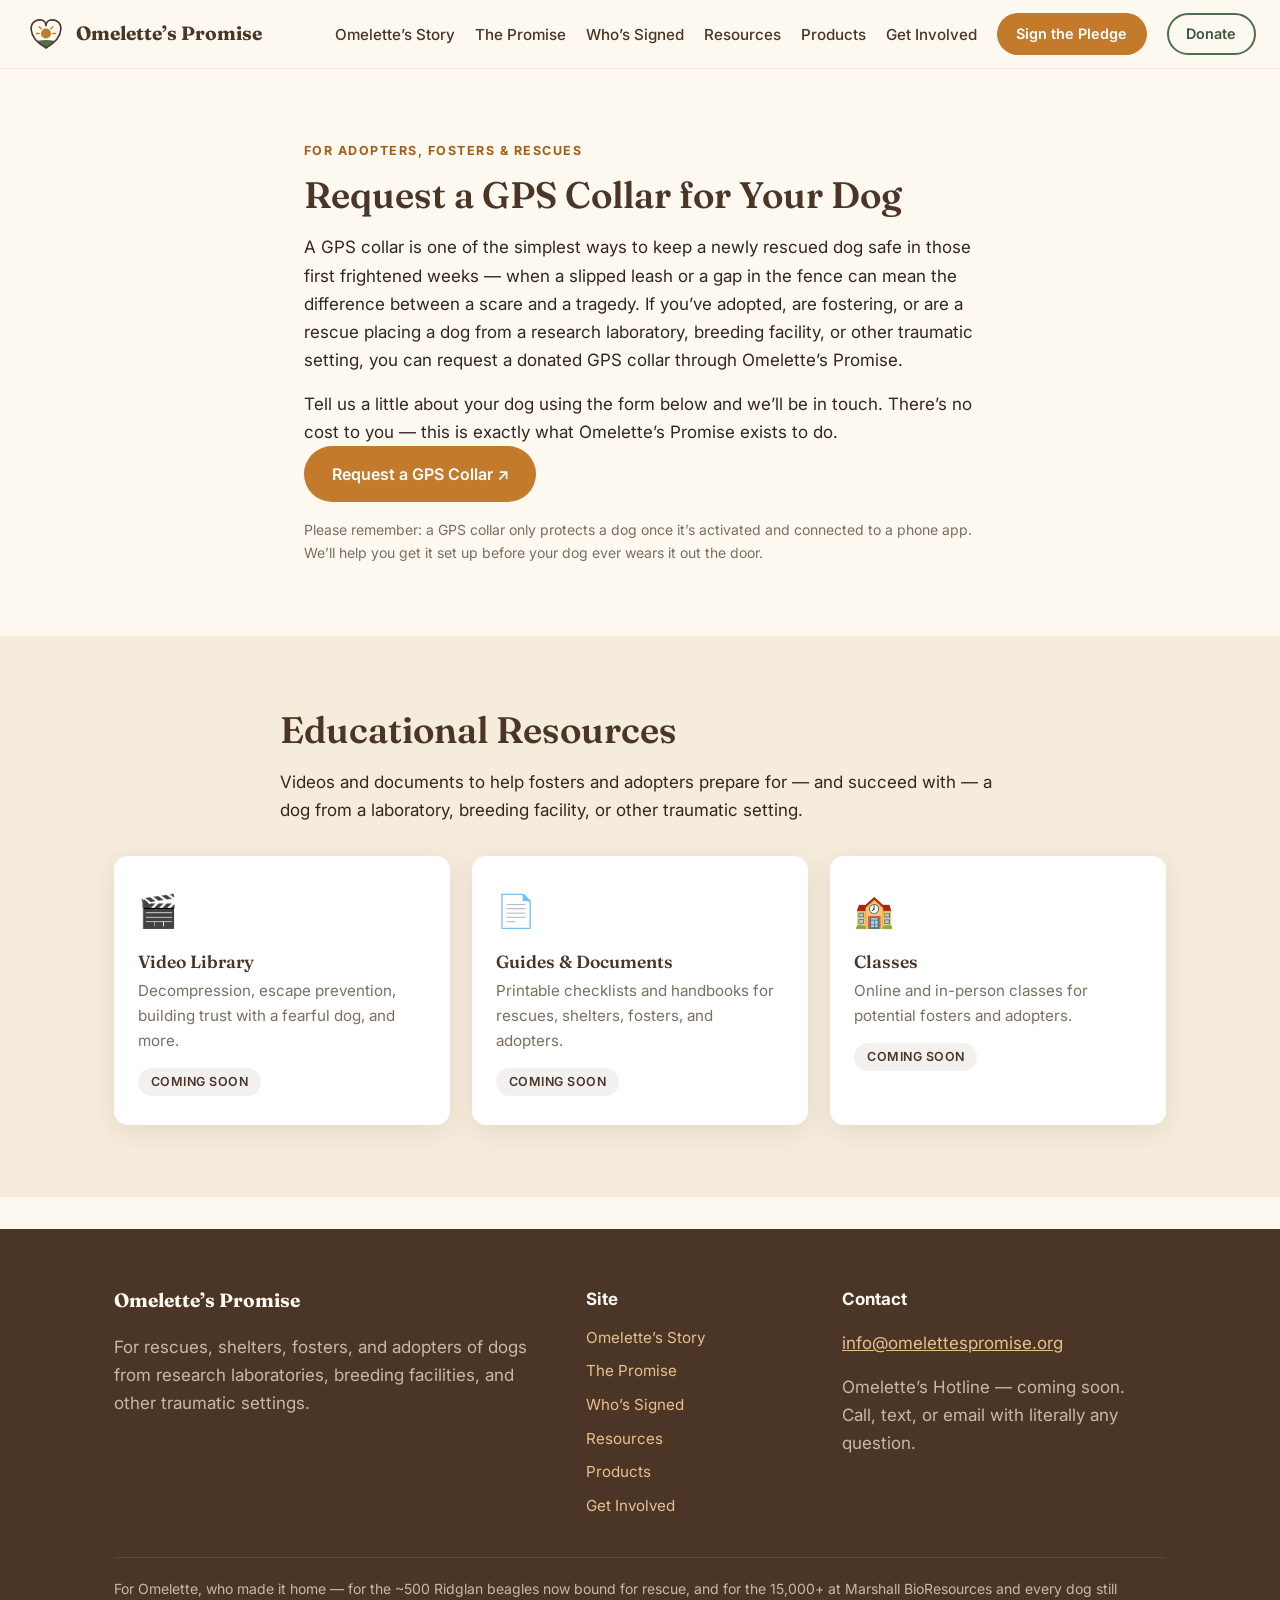
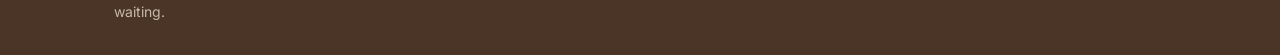
==== resources.html @ f2fa84c2 "Add Resources for Adopters & Fosters page with GPS collar request Create resources.html as a hub lea" ====
<!DOCTYPE html>
<html lang="en">
<head>
  <meta charset="UTF-8">
  <meta name="viewport" content="width=device-width, initial-scale=1.0">
  <title>Resources for Adopters &amp; Fosters — Omelette’s Promise</title>
  <meta name="description" content="Resources for adopters, fosters, and rescues of dogs from research laboratories and other traumatic settings — request a GPS collar donation and access educational videos, guides, and classes.">
  <meta property="og:title" content="Resources for Adopters &amp; Fosters — Omelette’s Promise">
  <meta property="og:description" content="Request a GPS collar donation for your dog, plus educational resources for adopters, fosters, and rescues.">
  <meta property="og:image" content="assets/omelette.jpg">
  <link rel="icon" type="image/svg+xml" href="assets/favicon.svg">
  <link rel="preconnect" href="https://fonts.googleapis.com">
  <link rel="preconnect" href="https://fonts.gstatic.com" crossorigin>
  <link href="https://fonts.googleapis.com/css2?family=Fraunces:opsz,wght@9..144,500;9..144,600;9..144,700&family=Inter:wght@400;500;600;700&display=swap" rel="stylesheet">
  <link rel="stylesheet" href="css/styles.css">
</head>
<body>

  <header class="site-header">
    <nav class="nav container">
      <a href="index.html" class="brand">
        <img src="assets/logo.svg" alt="" class="brand-logo">
        <span class="brand-name">Omelette’s Promise</span>
      </a>
      <button class="nav-toggle" aria-label="Open menu" aria-expanded="false">
        <span></span><span></span><span></span>
      </button>
      <ul class="nav-links">
        <li><a href="index.html#story">Omelette’s Story</a></li>
        <li><a href="index.html#promise">The Promise</a></li>
        <li><a href="signers.html">Who’s Signed</a></li>
        <li><a href="resources.html" aria-current="page">Resources</a></li>
        <li><a href="index.html#products">Products</a></li>
        <li><a href="index.html#get-involved">Get Involved</a></li>
        <li><a href="index.html#pledge" class="btn btn-primary btn-small">Sign the Pledge</a></li>
        <li><a href="https://donorbox.org/omelette-s-promise" class="btn btn-secondary btn-small custom-dbox-popup">Donate</a></li>
      </ul>
    </nav>
  </header>

  <main>

    <!-- ============ GPS COLLAR REQUEST ============ -->
    <section class="section">
      <div class="container narrow">
        <p class="eyebrow">For Adopters, Fosters &amp; Rescues</p>
        <h2>Request a GPS Collar for Your Dog</h2>
        <p>
          A GPS collar is one of the simplest ways to keep a newly rescued dog safe in
          those first frightened weeks — when a slipped leash or a gap in the fence can
          mean the difference between a scare and a tragedy. If you’ve adopted, are
          fostering, or are a rescue placing a dog from a research laboratory, breeding
          facility, or other traumatic setting, you can request a donated GPS collar
          through Omelette’s Promise.
        </p>
        <p>
          Tell us a little about your dog using the form below and we’ll be in touch.
          There’s no cost to you — this is exactly what Omelette’s Promise exists to do.
        </p>
        <a href="https://tally.so/r/LZog62" class="btn btn-primary" target="_blank" rel="noopener">
          Request a GPS Collar ↗
        </a>
        <p class="muted small" style="margin-top:1rem;">
          Please remember: a GPS collar only protects a dog once it’s activated and
          connected to a phone app. We’ll help you get it set up before your dog ever
          wears it out the door.
        </p>
      </div>
    </section>

    <!-- ============ EDUCATIONAL RESOURCES ============ -->
    <section id="education" class="section section-alt">
      <div class="container">
        <div class="narrow">
          <h2>Educational Resources</h2>
          <p>
            Videos and documents to help fosters and adopters prepare for — and succeed
            with — a dog from a laboratory, breeding facility, or other traumatic setting.
          </p>
        </div>
        <div class="card-grid">
          <div class="card card-resource">
            <div class="card-icon" aria-hidden="true">🎬</div>
            <h4>Video Library</h4>
            <p>Decompression, escape prevention, building trust with a fearful dog, and more.</p>
            <span class="badge">Coming soon</span>
          </div>
          <div class="card card-resource">
            <div class="card-icon" aria-hidden="true">📄</div>
            <h4>Guides &amp; Documents</h4>
            <p>Printable checklists and handbooks for rescues, shelters, fosters, and adopters.</p>
            <span class="badge">Coming soon</span>
          </div>
          <div class="card card-resource">
            <div class="card-icon" aria-hidden="true">🏫</div>
            <h4>Classes</h4>
            <p>Online and in-person classes for potential fosters and adopters.</p>
            <span class="badge">Coming soon</span>
          </div>
        </div>
      </div>
    </section>

  </main>

  <footer class="site-footer">
    <div class="container">
      <div class="footer-grid">
        <div>
          <p class="brand-name">Omelette’s Promise</p>
          <p class="muted">
            For rescues, shelters, fosters, and adopters of dogs from research
            laboratories, breeding facilities, and other traumatic settings.
          </p>
        </div>
        <div>
          <p class="footer-heading">Site</p>
          <ul class="footer-links">
            <li><a href="index.html#story">Omelette’s Story</a></li>
            <li><a href="index.html#promise">The Promise</a></li>
            <li><a href="signers.html">Who’s Signed</a></li>
            <li><a href="resources.html">Resources</a></li>
            <li><a href="index.html#products">Products</a></li>
            <li><a href="index.html#get-involved">Get Involved</a></li>
          </ul>
        </div>
        <div>
          <p class="footer-heading">Contact</p>
          <p class="muted">
            <a href="mailto:info@omelettespromise.org">info@omelettespromise.org</a>
          </p>
          <p class="muted">Omelette’s Hotline — coming soon.<br>Call, text, or email with literally any question.</p>
        </div>
      </div>
      <hr>
      <p class="muted small">For Omelette, who made it home — for the ~500 Ridglan beagles now bound for rescue, and for the 15,000+ at Marshall BioResources and every dog still waiting.</p>
    </div>
  </footer>

  <script src="js/main.js"></script>
  <script type="text/javascript" defer src="https://donorbox.org/install-popup-button.js"></script>
  <script>window.DonorBox = { widgetLinkClassName: "custom-dbox-popup" };</script>
</body>
</html>
---- css/styles.css ----
/* ============ Omelette's Promise ============ */

:root {
  --cream: #fdf8f0;
  --cream-dark: #f6ecdc;
  --brown: #4a3527;
  --brown-soft: #6e574515;
  --amber: #c47a2b;
  --amber-dark: #a35f17;
  --green: #4e6e4e;
  --green-dark: #3d573d;
  --ink: #33271d;
  --muted: #7d6e5f;
  --white: #ffffff;
  --radius: 14px;
  --shadow: 0 6px 24px rgba(74, 53, 39, 0.10);
  --font-display: "Fraunces", Georgia, serif;
  --font-body: "Inter", -apple-system, BlinkMacSystemFont, sans-serif;
}

* { box-sizing: border-box; margin: 0; padding: 0; }

html { scroll-behavior: smooth; scroll-padding-top: 80px; }

body {
  font-family: var(--font-body);
  color: var(--ink);
  background: var(--cream);
  line-height: 1.65;
  font-size: 17px;
}

h1, h2, h3, h4 {
  font-family: var(--font-display);
  color: var(--brown);
  line-height: 1.2;
  font-weight: 600;
}

h1 { font-size: clamp(2.1rem, 4.5vw, 3.3rem); }
h2 { font-size: clamp(1.7rem, 3vw, 2.3rem); margin-bottom: 1rem; }
h3 { font-size: 1.3rem; margin: 1.5rem 0 0.75rem; }
h4 { font-size: 1.1rem; margin-bottom: 0.4rem; }

p + p { margin-top: 1rem; }

a { color: var(--amber-dark); }

img { max-width: 100%; display: block; }

.container { max-width: 1100px; margin: 0 auto; padding: 0 24px; }
.narrow { max-width: 720px; margin-left: auto; margin-right: auto; }

.muted { color: var(--muted); }
.small { font-size: 0.875rem; }

.eyebrow {
  text-transform: uppercase;
  letter-spacing: 0.12em;
  font-size: 0.78rem;
  font-weight: 700;
  color: var(--amber-dark);
  margin-bottom: 0.75rem;
}

/* ============ Buttons ============ */

.btn {
  display: inline-block;
  padding: 0.8rem 1.6rem;
  border-radius: 999px;
  font-weight: 600;
  font-family: var(--font-body);
  font-size: 1rem;
  text-decoration: none;
  border: 2px solid transparent;
  cursor: pointer;
  transition: transform 0.15s ease, box-shadow 0.15s ease, background 0.15s ease;
}
.btn:hover { transform: translateY(-2px); box-shadow: var(--shadow); }

.btn-primary { background: var(--amber); color: var(--white); }
.btn-primary:hover { background: var(--amber-dark); }

.btn-secondary { background: transparent; color: var(--green-dark); border-color: var(--green); }
.btn-secondary:hover { background: var(--green); color: var(--white); }

.btn-small { padding: 0.45rem 1.1rem; font-size: 0.9rem; }
.btn-block { display: block; text-align: center; width: 100%; }

/* ============ Header / Nav ============ */

.site-header {
  position: sticky;
  top: 0;
  z-index: 100;
  background: rgba(253, 248, 240, 0.92);
  backdrop-filter: blur(8px);
  border-bottom: 1px solid var(--cream-dark);
}

.nav {
  display: flex;
  align-items: center;
  justify-content: space-between;
  gap: 1.5rem;
  max-width: 1280px;
  padding-top: 0.8rem;
  padding-bottom: 0.8rem;
}

.brand {
  display: flex;
  align-items: center;
  gap: 0.5rem;
  text-decoration: none;
}
.brand-logo { height: 32px; width: auto; }
.brand-name {
  font-family: var(--font-display);
  font-weight: 700;
  font-size: 1.2rem;
  color: var(--brown);
  white-space: nowrap;
}

.nav-links {
  display: flex;
  align-items: center;
  gap: 1.25rem;
  list-style: none;
}
.nav-links a {
  white-space: nowrap;
}
.nav-links a:not(.btn) {
  text-decoration: none;
  color: var(--brown);
  font-weight: 500;
  font-size: 0.95rem;
}
.nav-links a:not(.btn):hover { color: var(--amber-dark); }

.nav-toggle {
  display: none;
  flex-direction: column;
  gap: 5px;
  background: none;
  border: none;
  cursor: pointer;
  padding: 6px;
}
.nav-toggle span {
  width: 24px;
  height: 2.5px;
  background: var(--brown);
  border-radius: 2px;
}

/* ============ Hero ============ */

.hero {
  background: linear-gradient(160deg, var(--cream) 0%, var(--cream-dark) 100%);
  padding: 4.5rem 0 4rem;
}

.hero-grid {
  display: grid;
  grid-template-columns: 1.15fr 0.85fr;
  gap: 3.5rem;
  align-items: center;
}

.hero-lead { margin: 1.25rem 0 1.75rem; font-size: 1.1rem; }

.hero-actions { display: flex; gap: 0.9rem; flex-wrap: wrap; }

.hero-photo {
  position: relative;
  margin: 0;
}
.hero-photo img {
  width: 100%;
  border-radius: var(--radius);
  box-shadow: 0 16px 48px rgba(74, 53, 39, 0.25);
  transform: rotate(1.5deg);
  border: 8px solid var(--white);
}
.hero-photo figcaption {
  text-align: center;
  margin-top: 1.1rem;
  font-size: 0.9rem;
  color: var(--muted);
  font-style: italic;
}

/* Fallback if assets/omelette.jpg is missing */
.photo-fallback { display: none; }
.hero-photo.photo-missing img { display: none; }
.hero-photo.photo-missing .photo-fallback {
  display: flex;
  flex-direction: column;
  align-items: center;
  justify-content: center;
  aspect-ratio: 1 / 1;
  border-radius: var(--radius);
  background: var(--brown-soft);
  border: 2px dashed var(--muted);
  color: var(--muted);
}
.photo-fallback span { font-size: 3rem; }

.story-photo { max-width: 440px; margin: 2.8rem auto 0; }
.story-photo img { transform: rotate(-1.5deg); }

/* ============ Sections ============ */

.section { padding: 4.5rem 0; }
.section-alt { background: var(--cream-dark); }

.promise-vow {
  font-family: var(--font-display);
  font-size: 1.35rem;
  color: var(--green-dark);
  margin: 1rem 0;
}

.footnote-ref {
  font-size: 0.75rem;
  vertical-align: super;
  text-decoration: none;
}

/* ============ Stats ============ */

.stat-row {
  display: grid;
  grid-template-columns: repeat(3, 1fr);
  gap: 1rem;
  margin-top: 2.5rem;
}
.stat {
  background: var(--white);
  border-radius: var(--radius);
  padding: 1.4rem 1rem;
  text-align: center;
  box-shadow: var(--shadow);
}
.stat-number {
  display: block;
  font-family: var(--font-display);
  font-size: 2rem;
  font-weight: 700;
  color: var(--amber-dark);
}
.stat-label { font-size: 0.88rem; color: var(--muted); }
.stat-win .stat-number { color: var(--green-dark); }

/* ============ Cards ============ */

.card-grid {
  display: grid;
  grid-template-columns: repeat(auto-fit, minmax(230px, 1fr));
  gap: 1.4rem;
  margin-top: 2rem;
}

.card {
  background: var(--white);
  border-radius: var(--radius);
  padding: 1.8rem 1.5rem;
  box-shadow: var(--shadow);
}
.card p { font-size: 0.95rem; color: var(--muted); }

.card-icon { font-size: 2rem; margin-bottom: 0.8rem; }

.badge {
  display: inline-block;
  margin-top: 0.9rem;
  padding: 0.25rem 0.8rem;
  border-radius: 999px;
  background: var(--brown-soft);
  color: var(--brown);
  font-size: 0.78rem;
  font-weight: 600;
  letter-spacing: 0.04em;
  text-transform: uppercase;
}

.funding-note { margin-top: 3rem; }

/* ============ Recommended Products ============ */

.product-grid {
  display: grid;
  grid-template-columns: repeat(auto-fit, minmax(320px, 1fr));
  gap: 1.4rem;
  margin-top: 2rem;
}

.product-card {
  display: flex;
  gap: 1.5rem;
  align-items: flex-start;
  background: var(--white);
  border-radius: var(--radius);
  padding: 1.8rem;
  box-shadow: var(--shadow);
  border-top: 5px solid var(--amber);
}

.product-media {
  flex: 0 0 auto;
  display: flex;
  align-items: center;
  justify-content: center;
  width: 72px;
  height: 72px;
  font-size: 2.4rem;
  border-radius: 50%;
  background: var(--brown-soft);
}

.product-body { flex: 1; }
.product-body h3 { margin-top: 0; }
.product-body > p { font-size: 0.95rem; color: var(--muted); }

.promo { margin: 1.2rem 0 1.4rem; }
.promo-code {
  display: inline-flex;
  align-items: baseline;
  gap: 0.6rem;
  flex-wrap: wrap;
  padding: 0.6rem 1rem;
  border: 2px dashed var(--amber);
  border-radius: 10px;
  background: var(--cream);
}
.promo-label {
  font-size: 0.78rem;
  font-weight: 600;
  color: var(--muted);
  letter-spacing: 0.04em;
  text-transform: uppercase;
}
.promo-value {
  font-family: var(--font-display);
  font-weight: 700;
  font-size: 1.25rem;
  letter-spacing: 0.06em;
  color: var(--amber-dark);
}
.promo-expiry { margin-top: 0.55rem; }

.product-note { margin-top: 2rem; text-align: center; }

/* ============ Get Involved ============ */

.involve-grid {
  display: grid;
  grid-template-columns: 1.1fr 0.9fr;
  gap: 1.4rem;
  margin-top: 2.5rem;
  align-items: start;
}

.involve-stack { display: grid; gap: 1.4rem; }

.involve-card {
  background: var(--white);
  border-radius: var(--radius);
  padding: 2rem 1.8rem;
  box-shadow: var(--shadow);
}
.involve-card h3 { margin-top: 0; }
.involve-card > p { font-size: 0.97rem; color: var(--muted); margin-bottom: 1.25rem; }

.involve-pledge { border-top: 5px solid var(--amber); }
.involve-donate { border-top: 5px solid var(--green); }

/* ============ Forms ============ */

.form { display: grid; gap: 0.9rem; }

.form label {
  display: grid;
  gap: 0.3rem;
  font-size: 0.88rem;
  font-weight: 600;
  color: var(--brown);
}

.form input,
.form select,
.form textarea {
  font-family: var(--font-body);
  font-size: 1rem;
  padding: 0.65rem 0.8rem;
  border: 1.5px solid #ddd0bd;
  border-radius: 8px;
  background: var(--cream);
  color: var(--ink);
}
.form input:focus,
.form select:focus,
.form textarea:focus {
  outline: 2px solid var(--amber);
  outline-offset: 1px;
  border-color: var(--amber);
}

.form-status { font-size: 0.9rem; font-weight: 600; color: var(--green-dark); min-height: 1.2em; }

/* ============ Signers & Wishlists ============ */

.org-grid {
  display: grid;
  grid-template-columns: repeat(auto-fill, minmax(200px, 1fr));
  gap: 1.4rem;
  margin-top: 2.5rem;
}

.org-card {
  background: var(--white);
  border-radius: var(--radius);
  padding: 1.8rem 1.5rem;
  box-shadow: var(--shadow);
  text-align: center;
  text-decoration: none;
}
.org-card h4 { margin: 0.9rem 0 0; color: var(--brown); }

.org-logo {
  height: 72px;
  width: 72px;
  margin: 0 auto;
  object-fit: contain;
}
.org-logo-fallback {
  display: flex;
  align-items: center;
  justify-content: center;
  font-size: 2rem;
  border-radius: 50%;
  background: var(--brown-soft);
}

.org-card-cta {
  border: 2px dashed var(--amber);
  background: transparent;
  box-shadow: none;
}
.org-card-cta:hover { background: var(--white); box-shadow: var(--shadow); }
.org-card-cta p { margin-top: 0.3rem; }

.wishlist-grid {
  display: grid;
  gap: 1.4rem;
  margin-top: 2.5rem;
}

.wishlist-card {
  display: flex;
  align-items: center;
  justify-content: space-between;
  flex-wrap: wrap;
  gap: 1rem;
  background: var(--white);
  border-radius: var(--radius);
  padding: 1.5rem 1.8rem;
  box-shadow: var(--shadow);
}
.wishlist-card h4 { margin: 0; }
.wishlist-card .btn { white-space: nowrap; }

.wishlist-note { margin-top: 2rem; text-align: center; }

/* ============ Contact ============ */

.contact-row {
  display: flex;
  flex-wrap: wrap;
  gap: 1.4rem;
  margin-top: 2rem;
}

.contact-item {
  display: flex;
  align-items: center;
  gap: 0.9rem;
  background: var(--white);
  border-radius: var(--radius);
  padding: 1.2rem 1.6rem;
  box-shadow: var(--shadow);
  text-decoration: none;
  color: var(--brown);
  font-weight: 600;
}
.contact-item:hover { outline: 2px solid var(--amber); }

.contact-icon { font-size: 1.6rem; }

.contact-label {
  display: block;
  font-size: 0.78rem;
  font-weight: 600;
  letter-spacing: 0.04em;
  text-transform: uppercase;
  color: var(--muted);
}

/* ============ Footer ============ */

.site-footer {
  background: var(--brown);
  color: var(--cream);
  padding: 3.5rem 0 2rem;
  margin-top: 2rem;
}
.site-footer .brand-name { color: var(--cream); }
.site-footer a { color: #e8c08a; }
.site-footer .muted { color: #c9b8a8; }
.site-footer hr { border: none; border-top: 1px solid #5f4936; margin: 2rem 0 1.2rem; }

.footer-grid {
  display: grid;
  grid-template-columns: 2fr 1fr 1.5fr;
  gap: 2.5rem;
}
.footer-heading { font-weight: 700; margin-bottom: 0.6rem; }
.footer-links { list-style: none; }
.footer-links li { margin-bottom: 0.35rem; }
.footer-links a { text-decoration: none; font-size: 0.95rem; }
.footer-links a:hover { text-decoration: underline; }

.footnote { font-size: 0.85rem; color: #c9b8a8; margin-bottom: 1rem; }

/* ============ Responsive ============ */

@media (max-width: 880px) {
  .hero-grid { grid-template-columns: 1fr; gap: 2.5rem; }
  .hero-photo { max-width: 420px; margin: 0 auto; }
  .involve-grid { grid-template-columns: 1fr; }
  .footer-grid { grid-template-columns: 1fr; gap: 1.8rem; }
}

@media (max-width: 1230px) {
  .nav-toggle { display: flex; }
  .nav-links {
    display: none;
    position: absolute;
    top: 100%;
    left: 0;
    right: 0;
    flex-direction: column;
    align-items: flex-start;
    gap: 0;
    background: var(--cream);
    border-bottom: 1px solid var(--cream-dark);
    padding: 0.5rem 24px 1rem;
    box-shadow: var(--shadow);
  }
  .nav-links.open { display: flex; }
  .nav-links li { width: 100%; }
  .nav-links a:not(.btn) { display: block; padding: 0.7rem 0; }
  .nav-links .btn { margin-top: 0.6rem; }
}

@media (max-width: 720px) {
  .stat-row { grid-template-columns: 1fr; }
  .section { padding: 3rem 0; }
  .product-card { flex-direction: column; gap: 1.1rem; }
}
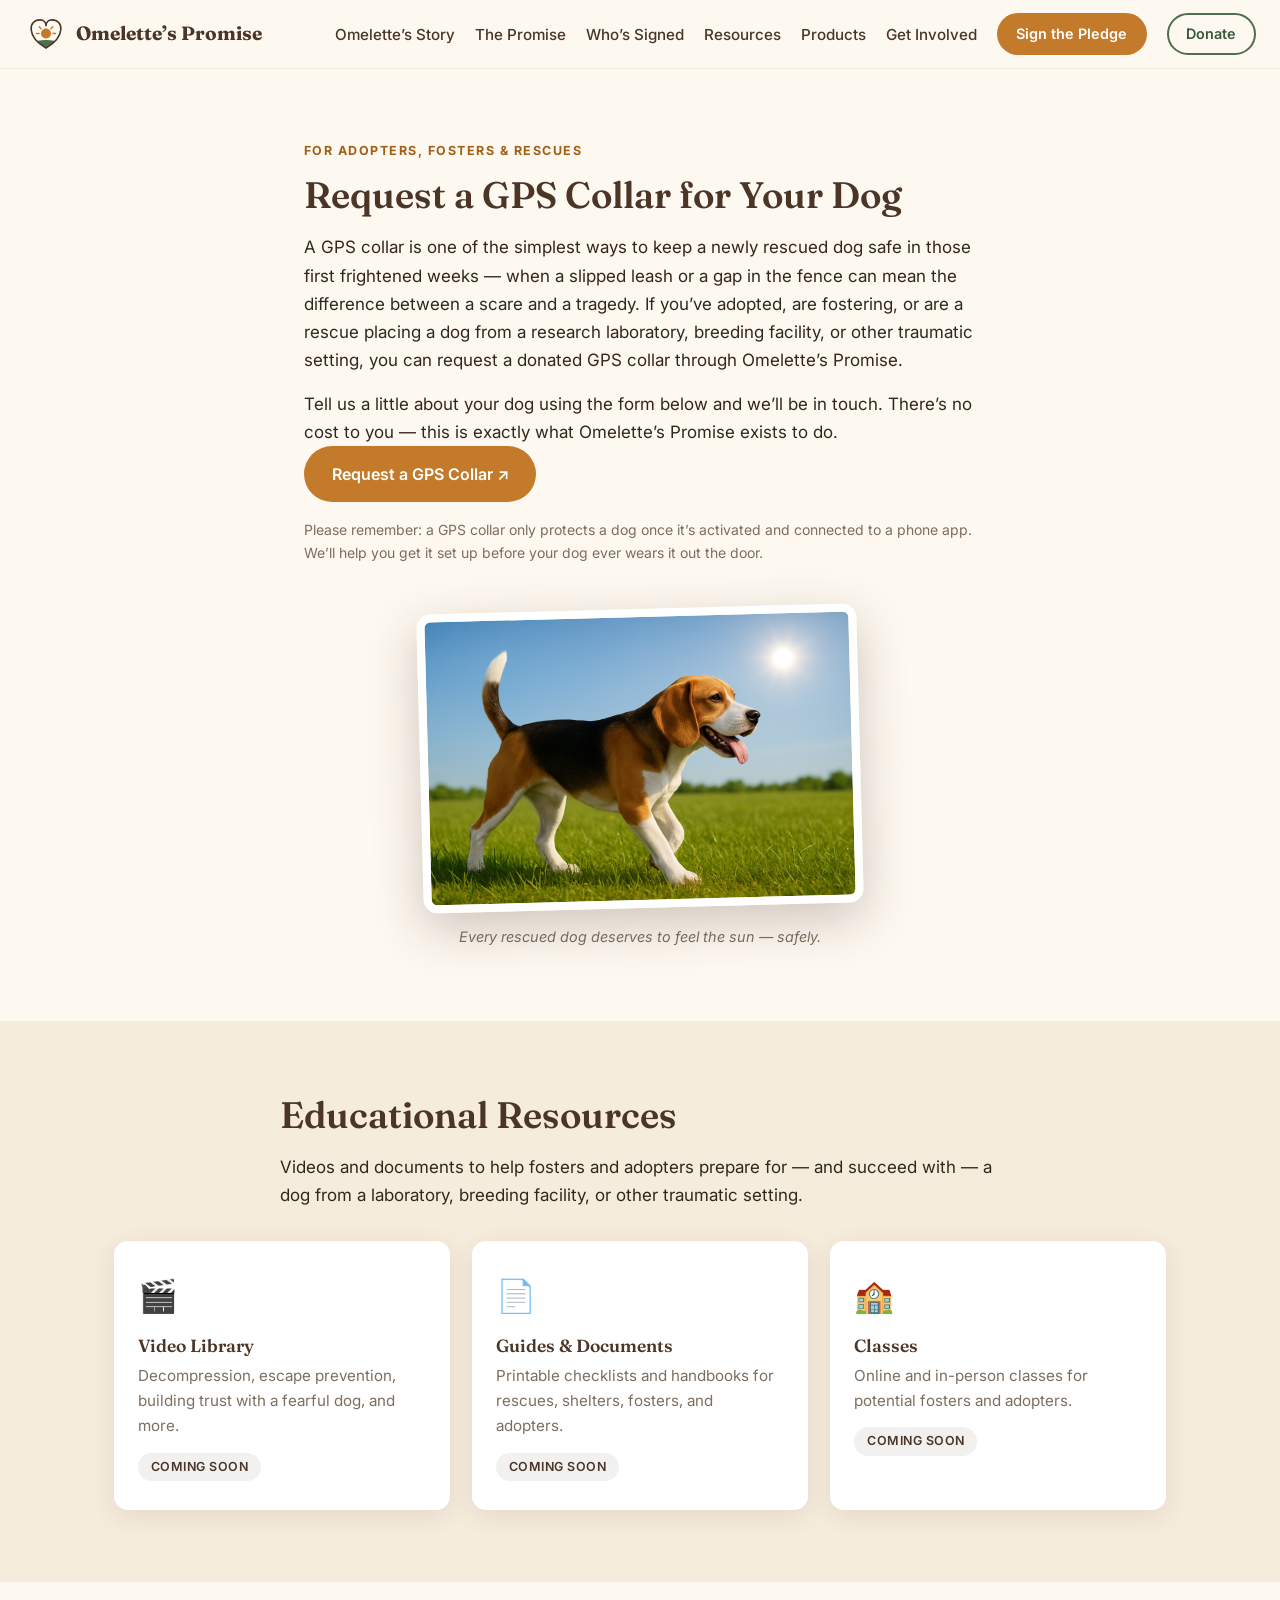
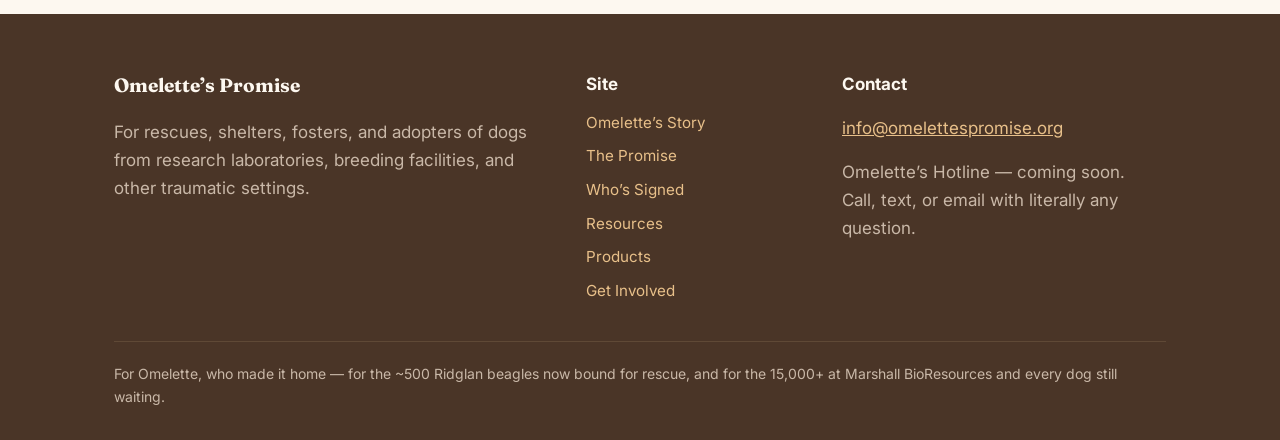
==== commit 2fc4ce6e: "Add beagle photo to resources page for visual interest Optimized to a 1200px JPEG (~180KB) to match " ====
--- a/resources.html
+++ b/resources.html
@@ -65,6 +65,11 @@
           connected to a phone app. We’ll help you get it set up before your dog ever
           wears it out the door.
         </p>
+        <figure class="hero-photo story-photo">
+          <img src="assets/beagle-sunny-field.jpg" alt="A happy beagle trotting across a sunny green field under a blue sky" onerror="this.closest('.story-photo').classList.add('photo-missing')">
+          <div class="photo-fallback" aria-hidden="true"><span>🐶</span><p>A beagle in the sun</p></div>
+          <figcaption>Every rescued dog deserves to feel the sun — safely.</figcaption>
+        </figure>
       </div>
     </section>
 
